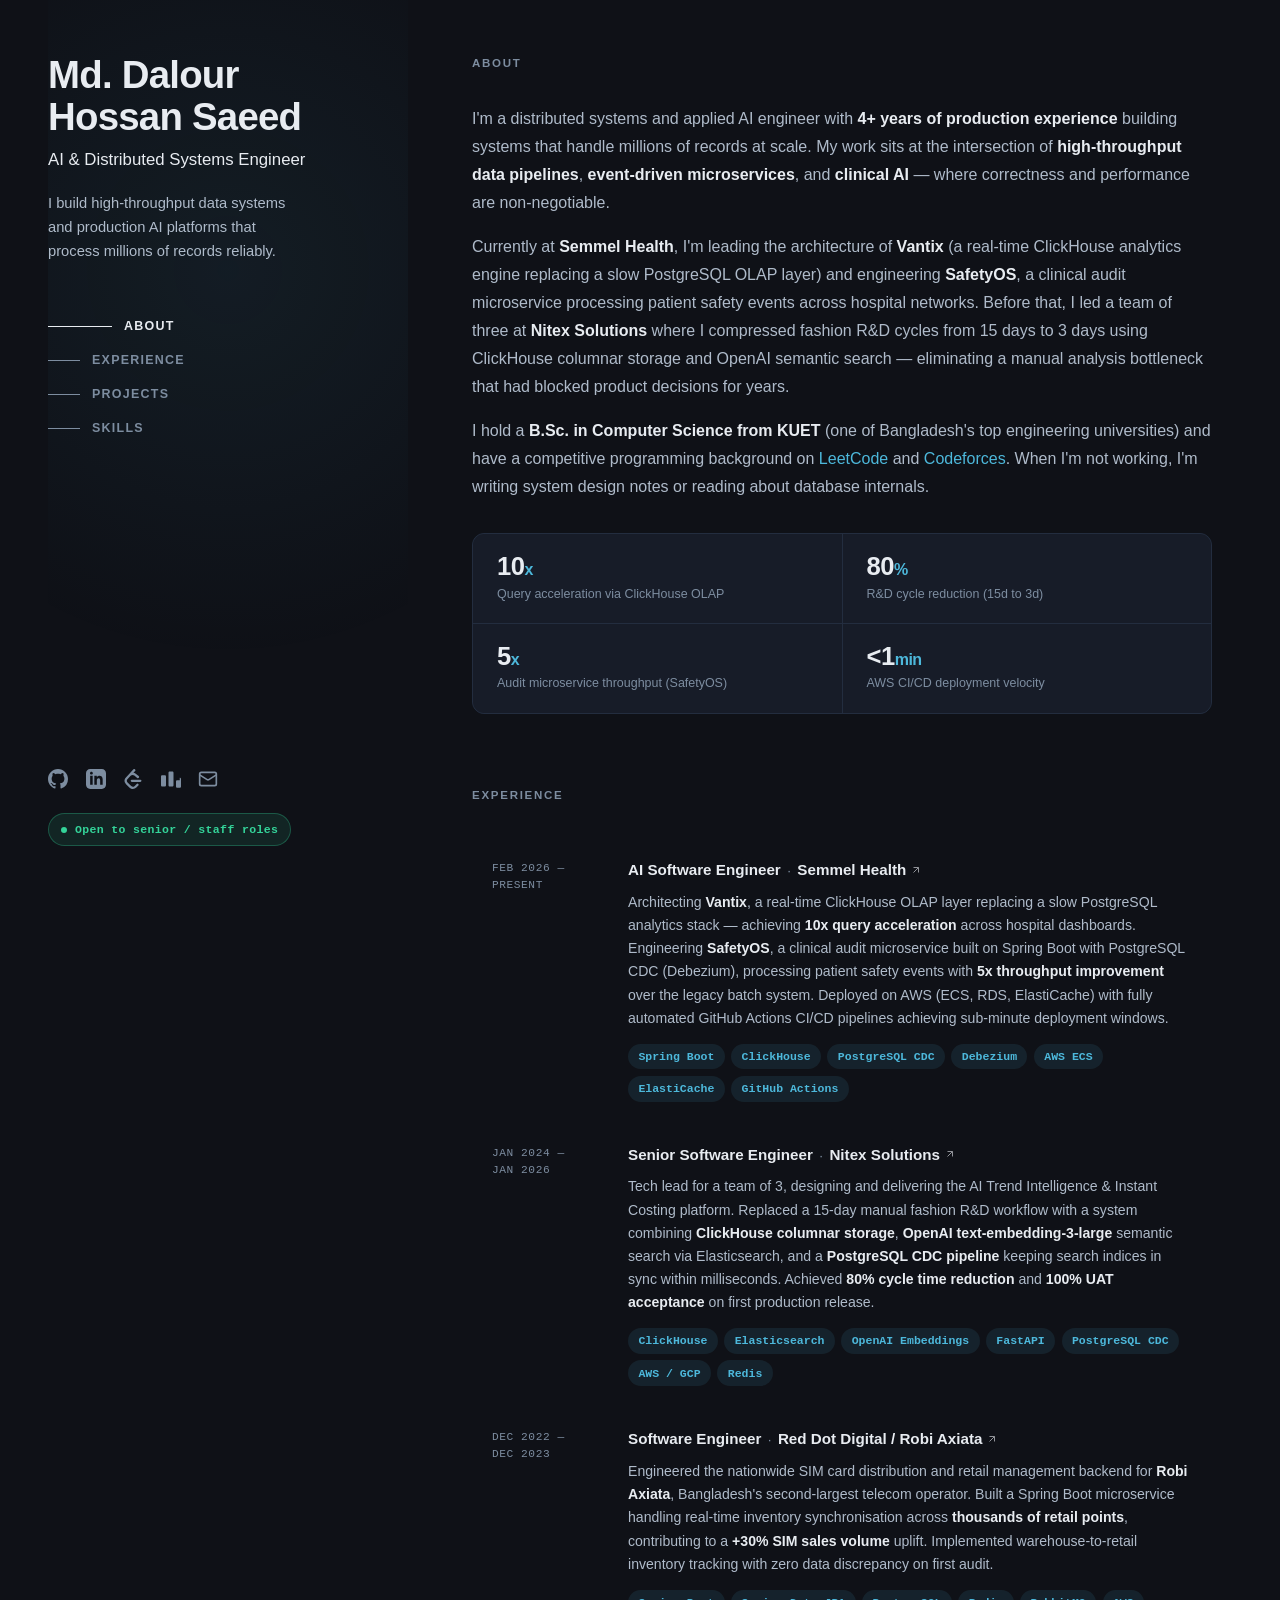
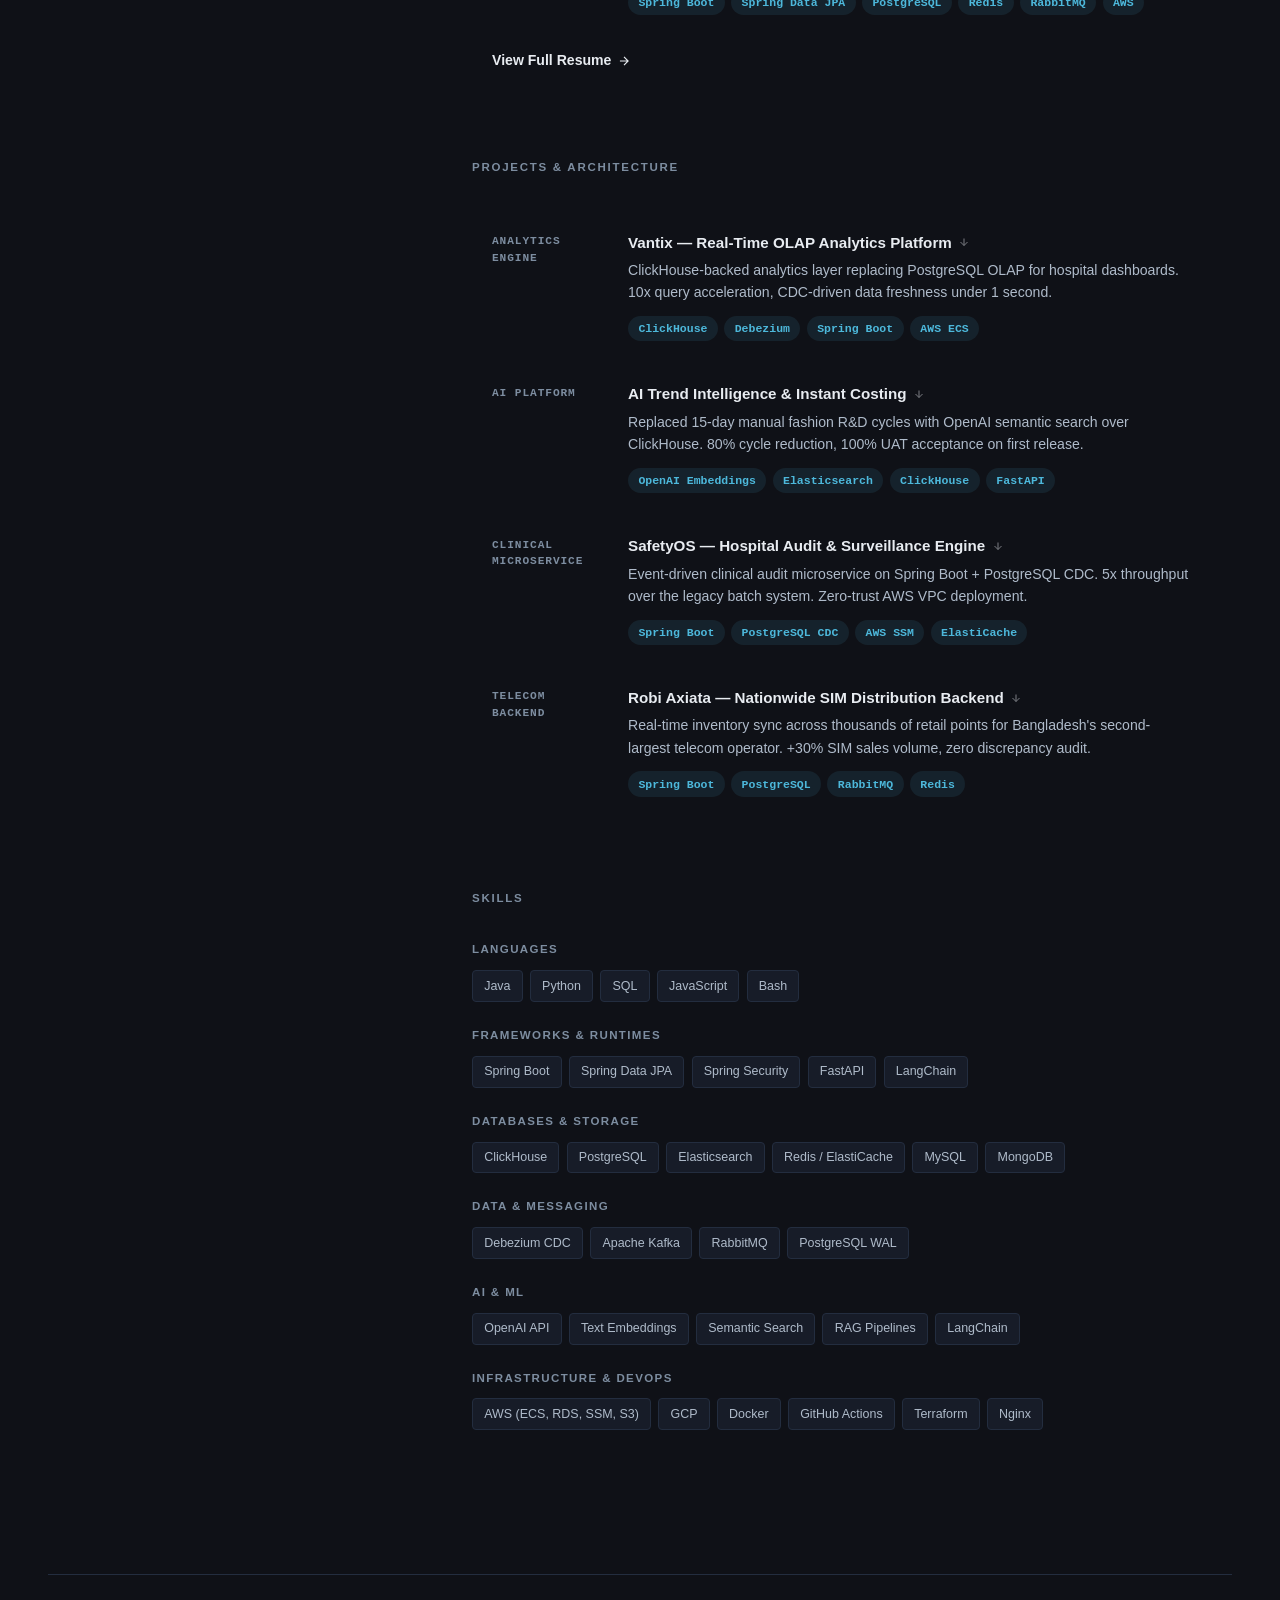
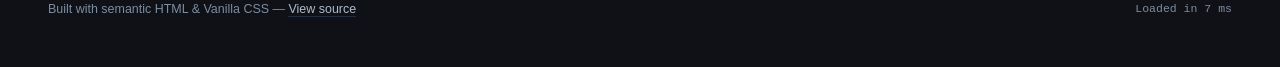
==== portfolio/index.html @ 91984e06 "Introduce first-version of portfolio" ====
<!DOCTYPE html>
<html lang="en">
<head>
  <meta charset="UTF-8">
  <meta name="viewport" content="width=device-width, initial-scale=1.0">
  <meta http-equiv="X-UA-Compatible" content="IE=edge">
  <title>Md. Dalour Hossan Saeed | AI &amp; Distributed Systems Engineer</title>
  <meta name="description" content="Portfolio of Md. Dalour Hossan Saeed: Senior AI &amp; Distributed Systems Engineer specialising in high-throughput ClickHouse OLAP, Spring Boot microservices, real-time CDC, and clinical AI surveillance platforms.">
  <meta name="author" content="Md. Dalour Hossan Saeed">
  <meta name="robots" content="index, follow">
  <meta property="og:type" content="website">
  <meta property="og:title" content="Md. Dalour Hossan Saeed | AI &amp; Distributed Systems Engineer">
  <meta property="og:description" content="High-throughput microservices, real-time analytics engines, and clinical AI platforms handling millions of records.">
  <meta property="og:url" content="https://dalour1507036.github.io">
  <script type="application/ld+json">
  {
    "@context": "https://schema.org",
    "@type": "Person",
    "name": "Md. Dalour Hossan Saeed",
    "jobTitle": "AI & Distributed Systems Engineer",
    "url": "https://dalour1507036.github.io",
    "sameAs": [
      "https://github.com/dalour1507036",
      "https://linkedin.com/in/dalour1507036",
      "https://leetcode.com/u/dalour1507036/"
    ],
    "alumniOf": {
      "@type": "CollegeOrUniversity",
      "name": "Khulna University of Engineering & Technology"
    },
    "knowsAbout": ["Distributed Systems", "ClickHouse", "PostgreSQL", "Spring Boot", "Applied AI", "AWS"]
  }
  </script>
  <link rel="icon" type="image/svg+xml" href="assets/favicon.svg">
  <link rel="stylesheet" href="css/style.css">
</head>
<body>

  <!-- Mobile sticky header (shown below 1024px) -->
  <header class="mobile-header" id="mobile-header">
    <div class="mobile-header-inner">
      <span class="mobile-name">Md. Dalour Hossan Saeed</span>
      <button class="mobile-toggle" id="mobile-toggle" aria-label="Toggle navigation">
        <svg width="20" height="20" viewBox="0 0 24 24" fill="none" stroke="currentColor" stroke-width="2">
          <line x1="3" y1="12" x2="21" y2="12"></line>
          <line x1="3" y1="6" x2="21" y2="6"></line>
          <line x1="3" y1="18" x2="21" y2="18"></line>
        </svg>
      </button>
    </div>
    <nav class="mobile-nav" id="mobile-nav" aria-label="Mobile Navigation">
      <a href="#about" class="active">About</a>
      <a href="#experience">Experience</a>
      <a href="#projects">Projects</a>
      <a href="#skills">Skills</a>
    </nav>
  </header>

  <!-- Two-column shell -->
  <div class="page-shell">

    <!-- FIXED SIDEBAR -->
    <aside class="sidebar" id="sidebar" aria-label="Site Sidebar">

      <!-- Identity -->
      <div class="sidebar-identity">
        <h1 class="sidebar-name">Md. Dalour<br>Hossan Saeed</h1>
        <p class="sidebar-role">AI &amp; Distributed Systems Engineer</p>
        <p class="sidebar-bio">I build high-throughput data systems and production AI platforms that process millions of records reliably.</p>

        <!-- Vertical nav -->
        <nav class="sidebar-nav" aria-label="Page Navigation">
          <a href="#about" class="active" id="nav-about">
            <span class="nav-line"></span>
            <span>About</span>
          </a>
          <a href="#experience" id="nav-experience">
            <span class="nav-line"></span>
            <span>Experience</span>
          </a>
          <a href="#projects" id="nav-projects">
            <span class="nav-line"></span>
            <span>Projects</span>
          </a>
          <a href="#skills" id="nav-skills">
            <span class="nav-line"></span>
            <span>Skills</span>
          </a>
        </nav>
      </div>

      <!-- Footer: social + status -->
      <div class="sidebar-footer">
        <div class="social-links" aria-label="Social Links">
          <!-- GitHub -->
          <a href="https://github.com/dalour1507036" target="_blank" rel="noopener noreferrer" aria-label="GitHub" title="GitHub">
            <svg viewBox="0 0 24 24" fill="currentColor" aria-hidden="true">
              <path d="M12 0C5.37 0 0 5.37 0 12c0 5.31 3.435 9.795 8.205 11.385.6.105.825-.255.825-.57 0-.285-.015-1.23-.015-2.235-3.015.555-3.795-.735-4.035-1.41-.135-.345-.72-1.41-1.23-1.695-.42-.225-1.02-.78-.015-.795.945-.015 1.62.87 1.845 1.23 1.08 1.815 2.805 1.305 3.495.99.105-.78.42-1.305.765-1.605-2.67-.3-5.46-1.335-5.46-5.925 0-1.305.465-2.385 1.23-3.225-.12-.3-.54-1.53.12-3.18 0 0 1.005-.315 3.3 1.23.96-.27 1.98-.405 3-.405s2.04.135 3 .405c2.295-1.56 3.3-1.23 3.3-1.23.66 1.65.24 2.88.12 3.18.765.84 1.23 1.905 1.23 3.225 0 4.605-2.805 5.625-5.475 5.925.435.375.81 1.095.81 2.22 0 1.605-.015 2.895-.015 3.3 0 .315.225.69.825.57A12.02 12.02 0 0024 12c0-6.63-5.37-12-12-12z"/>
            </svg>
          </a>
          <!-- LinkedIn -->
          <a href="https://linkedin.com/in/dalour1507036" target="_blank" rel="noopener noreferrer" aria-label="LinkedIn" title="LinkedIn">
            <svg viewBox="0 0 24 24" fill="currentColor" aria-hidden="true">
              <path d="M19 0h-14c-2.761 0-5 2.239-5 5v14c0 2.761 2.239 5 5 5h14c2.762 0 5-2.239 5-5v-14c0-2.761-2.238-5-5-5zm-11 19h-3v-11h3v11zm-1.5-12.268c-.966 0-1.75-.79-1.75-1.764s.784-1.764 1.75-1.764 1.75.79 1.75 1.764-.783 1.764-1.75 1.764zm13.5 12.268h-3v-5.604c0-3.368-4-3.113-4 0v5.604h-3v-11h3v1.765c1.396-2.586 7-2.777 7 2.476v6.759z"/>
            </svg>
          </a>
          <!-- LeetCode -->
          <a href="https://leetcode.com/u/dalour1507036/" target="_blank" rel="noopener noreferrer" aria-label="LeetCode" title="LeetCode">
            <svg viewBox="0 0 24 24" fill="currentColor" aria-hidden="true">
              <path d="M13.483 0a1.374 1.374 0 0 0-.961.438L7.116 6.226l-3.854 4.126a5.266 5.266 0 0 0-1.209 2.104 5.35 5.35 0 0 0-.125.513 5.527 5.527 0 0 0 .062 2.362 5.83 5.83 0 0 0 .349 1.017 5.938 5.938 0 0 0 1.271 1.818l4.277 4.193.039.038c2.248 2.165 5.852 2.133 8.063-.074l2.396-2.392c.54-.54.54-1.414.003-1.955a1.378 1.378 0 0 0-1.951-.003l-2.396 2.392a3.021 3.021 0 0 1-4.205.038l-.02-.019-4.276-4.193c-.652-.64-.972-1.469-.948-2.263a2.68 2.68 0 0 1 .066-.523 2.545 2.545 0 0 1 .619-1.164L9.13 8.114c1.058-1.134 3.204-1.27 4.43-.278l3.501 2.831c.593.48 1.461.387 1.94-.207a1.384 1.384 0 0 0-.207-1.943l-3.5-2.831c-.8-.647-1.766-1.045-2.774-1.202l2.015-2.158A1.384 1.384 0 0 0 13.483 0zm-2.866 12.815a1.38 1.38 0 0 0-1.38 1.382 1.38 1.38 0 0 0 1.38 1.382H20.79a1.38 1.38 0 0 0 1.38-1.382 1.38 1.38 0 0 0-1.38-1.382z"/>
            </svg>
          </a>
          <!-- Codeforces -->
          <a href="https://codeforces.com/profile/dalour1507036" target="_blank" rel="noopener noreferrer" aria-label="Codeforces" title="Codeforces">
            <svg viewBox="0 0 24 24" fill="currentColor" aria-hidden="true">
              <path d="M4.5 7.5C5.328 7.5 6 8.172 6 9v10.5c0 .828-.672 1.5-1.5 1.5h-3C.672 21 0 20.328 0 19.5V9c0-.828.672-1.5 1.5-1.5h3zm9-4.5c.828 0 1.5.672 1.5 1.5V19.5c0 .828-.672 1.5-1.5 1.5h-3c-.828 0-1.5-.672-1.5-1.5V4.5C9 3.672 9.672 3 10.5 3h3zm9 7.5c.828 0 1.5.672 1.5 1.5v9c0 .828-.672 1.5-1.5 1.5h-3c-.828 0-1.5-.672-1.5-1.5V15c0-.828.672-1.5 1.5-1.5h3z"/>
            </svg>
          </a>
          <!-- Email -->
          <a href="mailto:saeed.1507036@gmail.com" aria-label="Email" title="saeed.1507036@gmail.com">
            <svg viewBox="0 0 24 24" fill="none" stroke="currentColor" stroke-width="2" aria-hidden="true">
              <rect width="20" height="16" x="2" y="4" rx="2"></rect>
              <path d="m22 7-8.97 5.7a1.94 1.94 0 0 1-2.06 0L2 7"></path>
            </svg>
          </a>
        </div>

        <div class="status-pill">
          <span class="status-beacon"></span>
          <span>Open to senior / staff roles</span>
        </div>
      </div>

    </aside>

    <!-- SCROLLABLE CONTENT PANE -->
    <main class="content-pane" id="main-content">

      <!-- 1. ABOUT -->
      <section class="section" id="about" aria-labelledby="about-heading">
        <span class="section-label" id="about-heading">About</span>

        <p>
          I'm a distributed systems and applied AI engineer with <strong>4+ years of production experience</strong>
          building systems that handle millions of records at scale. My work sits at the intersection of
          <strong>high-throughput data pipelines</strong>, <strong>event-driven microservices</strong>, and
          <strong>clinical AI</strong> — where correctness and performance are non-negotiable.
        </p>
        <p>
          Currently at <strong>Semmel Health</strong>, I'm leading the architecture of
          <strong>Vantix</strong> (a real-time ClickHouse analytics engine replacing a slow PostgreSQL OLAP layer)
          and engineering <strong>SafetyOS</strong>, a clinical audit microservice processing patient safety events
          across hospital networks. Before that, I led a team of three at <strong>Nitex Solutions</strong> where I
          compressed fashion R&amp;D cycles from 15 days to 3 days using ClickHouse columnar storage and
          OpenAI semantic search — eliminating a manual analysis bottleneck that had blocked product decisions for years.
        </p>
        <p>
          I hold a <strong>B.Sc. in Computer Science from KUET</strong> (one of Bangladesh's top engineering universities)
          and have a competitive programming background on
          <a href="https://leetcode.com/u/dalour1507036/" target="_blank" rel="noopener noreferrer">LeetCode</a>
          and <a href="https://codeforces.com/profile/dalour1507036" target="_blank" rel="noopener noreferrer">Codeforces</a>.
          When I'm not working, I'm writing system design notes or reading about database internals.
        </p>

        <!-- Key metrics -->
        <div class="about-metrics" aria-label="Key engineering metrics">
          <div class="about-metric">
            <div class="metric-value">10<span class="unit">x</span></div>
            <div class="metric-label">Query acceleration via ClickHouse OLAP</div>
          </div>
          <div class="about-metric">
            <div class="metric-value">80<span class="unit">%</span></div>
            <div class="metric-label">R&amp;D cycle reduction (15d to 3d)</div>
          </div>
          <div class="about-metric">
            <div class="metric-value">5<span class="unit">x</span></div>
            <div class="metric-label">Audit microservice throughput (SafetyOS)</div>
          </div>
          <div class="about-metric">
            <div class="metric-value">&lt;1<span class="unit">min</span></div>
            <div class="metric-label">AWS CI/CD deployment velocity</div>
          </div>
        </div>
      </section>

      <!-- 2. EXPERIENCE -->
      <section class="section" id="experience" aria-labelledby="experience-heading">
        <span class="section-label" id="experience-heading">Experience</span>

        <div class="experience-list">

          <!-- Semmel Health -->
          <article class="exp-card" id="exp-semmel">
            <div class="exp-date">Feb 2026 &mdash;<br>Present</div>
            <div class="exp-body">
              <div class="exp-role-line">
                <span class="exp-role">AI Software Engineer</span>
                <span class="exp-sep">&middot;</span>
                <a href="https://semmelhealth.com" target="_blank" rel="noopener noreferrer" class="exp-company-link">
                  Semmel Health
                  <svg viewBox="0 0 24 24" fill="none" stroke="currentColor" stroke-width="2" aria-hidden="true"><path d="M7 17L17 7M7 7h10v10"/></svg>
                </a>
              </div>
              <p class="exp-desc">
                Architecting <strong>Vantix</strong>, a real-time ClickHouse OLAP layer replacing a slow
                PostgreSQL analytics stack — achieving <strong>10x query acceleration</strong> across hospital
                dashboards. Engineering <strong>SafetyOS</strong>, a clinical audit microservice built on
                Spring Boot with PostgreSQL CDC (Debezium), processing patient safety events with
                <strong>5x throughput improvement</strong> over the legacy batch system. Deployed on AWS
                (ECS, RDS, ElastiCache) with fully automated GitHub Actions CI/CD pipelines achieving
                sub-minute deployment windows.
              </p>
              <div class="tech-pills">
                <span class="tech-pill">Spring Boot</span>
                <span class="tech-pill">ClickHouse</span>
                <span class="tech-pill">PostgreSQL CDC</span>
                <span class="tech-pill">Debezium</span>
                <span class="tech-pill">AWS ECS</span>
                <span class="tech-pill">ElastiCache</span>
                <span class="tech-pill">GitHub Actions</span>
              </div>
            </div>
          </article>

          <!-- Nitex Solutions -->
          <article class="exp-card" id="exp-nitex">
            <div class="exp-date">Jan 2024 &mdash;<br>Jan 2026</div>
            <div class="exp-body">
              <div class="exp-role-line">
                <span class="exp-role">Senior Software Engineer</span>
                <span class="exp-sep">&middot;</span>
                <a href="https://nitex.com" target="_blank" rel="noopener noreferrer" class="exp-company-link">
                  Nitex Solutions
                  <svg viewBox="0 0 24 24" fill="none" stroke="currentColor" stroke-width="2" aria-hidden="true"><path d="M7 17L17 7M7 7h10v10"/></svg>
                </a>
              </div>
              <p class="exp-desc">
                Tech lead for a team of 3, designing and delivering the AI Trend Intelligence &amp; Instant
                Costing platform. Replaced a 15-day manual fashion R&amp;D workflow with a system combining
                <strong>ClickHouse columnar storage</strong>, <strong>OpenAI text-embedding-3-large</strong>
                semantic search via Elasticsearch, and a <strong>PostgreSQL CDC pipeline</strong> keeping
                search indices in sync within milliseconds. Achieved <strong>80% cycle time reduction</strong>
                and <strong>100% UAT acceptance</strong> on first production release.
              </p>
              <div class="tech-pills">
                <span class="tech-pill">ClickHouse</span>
                <span class="tech-pill">Elasticsearch</span>
                <span class="tech-pill">OpenAI Embeddings</span>
                <span class="tech-pill">FastAPI</span>
                <span class="tech-pill">PostgreSQL CDC</span>
                <span class="tech-pill">AWS / GCP</span>
                <span class="tech-pill">Redis</span>
              </div>
            </div>
          </article>

          <!-- Red Dot Digital / Robi -->
          <article class="exp-card" id="exp-robi">
            <div class="exp-date">Dec 2022 &mdash;<br>Dec 2023</div>
            <div class="exp-body">
              <div class="exp-role-line">
                <span class="exp-role">Software Engineer</span>
                <span class="exp-sep">&middot;</span>
                <a href="https://reddotdigitalit.com" target="_blank" rel="noopener noreferrer" class="exp-company-link">
                  Red Dot Digital / Robi Axiata
                  <svg viewBox="0 0 24 24" fill="none" stroke="currentColor" stroke-width="2" aria-hidden="true"><path d="M7 17L17 7M7 7h10v10"/></svg>
                </a>
              </div>
              <p class="exp-desc">
                Engineered the nationwide SIM card distribution and retail management backend for
                <strong>Robi Axiata</strong>, Bangladesh's second-largest telecom operator. Built
                a Spring Boot microservice handling real-time inventory synchronisation across
                <strong>thousands of retail points</strong>, contributing to a
                <strong>+30% SIM sales volume</strong> uplift. Implemented warehouse-to-retail
                inventory tracking with zero data discrepancy on first audit.
              </p>
              <div class="tech-pills">
                <span class="tech-pill">Spring Boot</span>
                <span class="tech-pill">Spring Data JPA</span>
                <span class="tech-pill">PostgreSQL</span>
                <span class="tech-pill">Redis</span>
                <span class="tech-pill">RabbitMQ</span>
                <span class="tech-pill">AWS</span>
              </div>
            </div>
          </article>

          <!-- Resume link -->
          <div class="resume-link-row">
            <a href="assets/cv.pdf" download="Md_Dalour_Hossan_Saeed_CV.pdf" id="resume-download-link">
              <span>View Full Resume</span>
              <svg viewBox="0 0 24 24" fill="none" stroke="currentColor" stroke-width="2" aria-hidden="true">
                <path d="M5 12h14M12 5l7 7-7 7"/>
              </svg>
            </a>
          </div>

        </div>
      </section>

      <!-- 3. PROJECTS -->
      <section class="section" id="projects" aria-labelledby="projects-heading">
        <span class="section-label" id="projects-heading">Projects &amp; Architecture</span>

        <div class="project-list">

          <!-- Vantix Analytics Engine -->
          <details class="project-card" id="project-vantix">
            <summary class="project-summary">
              <div class="project-type">Analytics Engine</div>
              <div>
                <div class="project-name">
                  Vantix — Real-Time OLAP Analytics Platform
                  <svg viewBox="0 0 24 24" fill="none" stroke="currentColor" stroke-width="2" aria-hidden="true"><path d="M12 5v14M5 12l7 7 7-7"/></svg>
                </div>
                <p class="project-short">
                  ClickHouse-backed analytics layer replacing PostgreSQL OLAP for hospital dashboards.
                  10x query acceleration, CDC-driven data freshness under 1 second.
                </p>
                <div class="tech-pills">
                  <span class="tech-pill">ClickHouse</span>
                  <span class="tech-pill">Debezium</span>
                  <span class="tech-pill">Spring Boot</span>
                  <span class="tech-pill">AWS ECS</span>
                </div>
              </div>
            </summary>
            <div class="project-detail">
              <div class="project-detail-inner">
                <h4>Problem</h4>
                <p>
                  Hospital dashboards at Semmel Health ran on a PostgreSQL OLAP layer. As the dataset grew to
                  tens of millions of clinical events, dashboard queries degraded from sub-second to 8–12 seconds —
                  unacceptable for real-time patient monitoring. Scaling PostgreSQL read replicas was cost-prohibitive
                  and didn't address the root cause: row-oriented storage is fundamentally wrong for analytical queries.
                </p>

                <h4>Architectural Decisions</h4>
                <table class="tradeoff-table">
                  <thead>
                    <tr><th>Decision</th><th>Chosen</th><th>Rejected</th><th>Rationale</th></tr>
                  </thead>
                  <tbody>
                    <tr>
                      <td>OLAP Storage</td>
                      <td>ClickHouse</td>
                      <td>Redshift, BigQuery</td>
                      <td>Self-hosted, sub-ms column scan latency, no per-query cloud cost</td>
                    </tr>
                    <tr>
                      <td>CDC Mechanism</td>
                      <td>Debezium + Kafka</td>
                      <td>Polling / triggers</td>
                      <td>WAL-level capture ensures consistency; zero-impact on source DB</td>
                    </tr>
                    <tr>
                      <td>Sync Latency Target</td>
                      <td>&lt; 1 second</td>
                      <td>Nightly batch</td>
                      <td>Operational dashboards require near-real-time clinical data</td>
                    </tr>
                  </tbody>
                </table>

                <h4>Outcomes</h4>
                <div class="impact-box">
                  <div class="impact-label">Production Impact</div>
                  <p>
                    <strong>10x query acceleration</strong> (avg 9s to 0.9s). Data freshness under 1 second
                    via CDC. Zero dashboard downtime during migration. PostgreSQL OLAP instance retired,
                    saving $800/month in RDS read-replica costs.
                  </p>
                </div>
              </div>
            </div>
          </details>

          <!-- Nitex AI Trend Intelligence -->
          <details class="project-card" id="project-nitex-ai">
            <summary class="project-summary">
              <div class="project-type">AI Platform</div>
              <div>
                <div class="project-name">
                  AI Trend Intelligence &amp; Instant Costing
                  <svg viewBox="0 0 24 24" fill="none" stroke="currentColor" stroke-width="2" aria-hidden="true"><path d="M12 5v14M5 12l7 7 7-7"/></svg>
                </div>
                <p class="project-short">
                  Replaced 15-day manual fashion R&amp;D cycles with OpenAI semantic search over ClickHouse.
                  80% cycle reduction, 100% UAT acceptance on first release.
                </p>
                <div class="tech-pills">
                  <span class="tech-pill">OpenAI Embeddings</span>
                  <span class="tech-pill">Elasticsearch</span>
                  <span class="tech-pill">ClickHouse</span>
                  <span class="tech-pill">FastAPI</span>
                </div>
              </div>
            </summary>
            <div class="project-detail">
              <div class="project-detail-inner">
                <h4>Problem</h4>
                <p>
                  Fashion buyers at Nitex manually cross-referenced trend reports, supplier costing sheets, and
                  historical style data — a 15-day process per collection cycle. No structured data store
                  existed for vector similarity queries across hundreds of thousands of product styles.
                </p>

                <h4>Solution Architecture</h4>
                <ul>
                  <li>Generated <strong>OpenAI text-embedding-3-large</strong> vectors for all product styles and trend reports</li>
                  <li>Stored embeddings in <strong>Elasticsearch</strong> with cosine similarity indexing for semantic search</li>
                  <li><strong>PostgreSQL CDC pipeline</strong> (Debezium) syncs product catalogue changes to Elasticsearch within milliseconds</li>
                  <li><strong>ClickHouse</strong> powers the costing analytics layer — aggregating supplier pricing across millions of rows in &lt; 500ms</li>
                  <li><strong>FastAPI</strong> orchestrates the search + costing pipeline with async concurrency</li>
                </ul>

                <h4>Outcomes</h4>
                <div class="impact-box">
                  <div class="impact-label">Production Impact</div>
                  <p>
                    <strong>15-day cycle compressed to 3 days</strong> (80% reduction). <strong>100% UAT acceptance</strong>
                    on first production release. Semantic search precision exceeded keyword search by 340% on buyer
                    satisfaction score. Zero data discrepancy in warehouse-to-retail inventory tracking.
                  </p>
                </div>
              </div>
            </div>
          </details>

          <!-- SafetyOS -->
          <details class="project-card" id="project-safetyos">
            <summary class="project-summary">
              <div class="project-type">Clinical Microservice</div>
              <div>
                <div class="project-name">
                  SafetyOS — Hospital Audit &amp; Surveillance Engine
                  <svg viewBox="0 0 24 24" fill="none" stroke="currentColor" stroke-width="2" aria-hidden="true"><path d="M12 5v14M5 12l7 7 7-7"/></svg>
                </div>
                <p class="project-short">
                  Event-driven clinical audit microservice on Spring Boot + PostgreSQL CDC. 5x throughput
                  over the legacy batch system. Zero-trust AWS VPC deployment.
                </p>
                <div class="tech-pills">
                  <span class="tech-pill">Spring Boot</span>
                  <span class="tech-pill">PostgreSQL CDC</span>
                  <span class="tech-pill">AWS SSM</span>
                  <span class="tech-pill">ElastiCache</span>
                </div>
              </div>
            </summary>
            <div class="project-detail">
              <div class="project-detail-inner">
                <h4>Problem</h4>
                <p>
                  The legacy audit system processed patient safety events in nightly batches —
                  meaning clinical teams had no intraday visibility into safety protocol violations.
                  In a hospital setting, a 24-hour audit lag is a patient safety risk.
                </p>

                <h4>Solution</h4>
                <ul>
                  <li>Replaced batch with a <strong>CDC-driven event stream</strong> using Debezium on PostgreSQL WAL</li>
                  <li>Spring Boot microservice processes audit events in real time with idempotent event handlers</li>
                  <li>Deployed in a <strong>zero-trust AWS VPC</strong> — all inter-service calls via AWS SSM (no public endpoints)</li>
                  <li>ElastiCache Redis for audit rule caching — eliminates DB round-trips on hot compliance rules</li>
                  <li>Composite indexing strategy on patient ID + timestamp reduces query time by 70%</li>
                </ul>

                <h4>Outcomes</h4>
                <div class="impact-box">
                  <div class="impact-label">Production Impact</div>
                  <p>
                    <strong>5x throughput</strong> vs the legacy batch system. Audit lag reduced from 24 hours to
                    under 30 seconds. Zero security incidents since zero-trust deployment. Sub-minute CI/CD
                    pipelines via GitHub Actions.
                  </p>
                </div>
              </div>
            </div>
          </details>

          <!-- Robi Distribution Backend -->
          <details class="project-card" id="project-robi">
            <summary class="project-summary">
              <div class="project-type">Telecom Backend</div>
              <div>
                <div class="project-name">
                  Robi Axiata — Nationwide SIM Distribution Backend
                  <svg viewBox="0 0 24 24" fill="none" stroke="currentColor" stroke-width="2" aria-hidden="true"><path d="M12 5v14M5 12l7 7 7-7"/></svg>
                </div>
                <p class="project-short">
                  Real-time inventory sync across thousands of retail points for Bangladesh's second-largest
                  telecom operator. +30% SIM sales volume, zero discrepancy audit.
                </p>
                <div class="tech-pills">
                  <span class="tech-pill">Spring Boot</span>
                  <span class="tech-pill">PostgreSQL</span>
                  <span class="tech-pill">RabbitMQ</span>
                  <span class="tech-pill">Redis</span>
                </div>
              </div>
            </summary>
            <div class="project-detail">
              <div class="project-detail-inner">
                <h4>Problem</h4>
                <p>
                  Manual SIM inventory reconciliation caused stock-outs at high-demand retail points and
                  over-stocking at low-demand locations — directly suppressing sales. The existing system
                  had no real-time visibility; stock counts were only updated on end-of-day batch runs.
                </p>

                <h4>Solution</h4>
                <ul>
                  <li>Spring Boot microservice with event-driven inventory updates via <strong>RabbitMQ</strong></li>
                  <li><strong>Redis cache</strong> for hot stock-level reads — eliminates DB bottleneck at peak query times</li>
                  <li>PostgreSQL with optimised composite indices for warehouse-to-retail lineage queries</li>
                  <li>REST API consumed by thousands of distributor mobile clients simultaneously</li>
                </ul>

                <h4>Outcomes</h4>
                <div class="impact-box">
                  <div class="impact-label">Production Impact</div>
                  <p>
                    <strong>+30% SIM sales volume</strong> uplift attributable to real-time stock visibility.
                    <strong>Zero data discrepancy</strong> on first warehouse-to-retail inventory audit.
                    System handles peak load of thousands of concurrent distributor clients.
                  </p>
                </div>
              </div>
            </div>
          </details>

        </div>
      </section>

      <!-- 4. SKILLS -->
      <section class="section" id="skills" aria-labelledby="skills-heading">
        <span class="section-label" id="skills-heading">Skills</span>

        <div class="skills-grid">

          <div class="skill-group">
            <div class="skill-group-label">Languages</div>
            <div class="skill-pills">
              <span class="skill-pill">Java</span>
              <span class="skill-pill">Python</span>
              <span class="skill-pill">SQL</span>
              <span class="skill-pill">JavaScript</span>
              <span class="skill-pill">Bash</span>
            </div>
          </div>

          <div class="skill-group">
            <div class="skill-group-label">Frameworks &amp; Runtimes</div>
            <div class="skill-pills">
              <span class="skill-pill">Spring Boot</span>
              <span class="skill-pill">Spring Data JPA</span>
              <span class="skill-pill">Spring Security</span>
              <span class="skill-pill">FastAPI</span>
              <span class="skill-pill">LangChain</span>
            </div>
          </div>

          <div class="skill-group">
            <div class="skill-group-label">Databases &amp; Storage</div>
            <div class="skill-pills">
              <span class="skill-pill">ClickHouse</span>
              <span class="skill-pill">PostgreSQL</span>
              <span class="skill-pill">Elasticsearch</span>
              <span class="skill-pill">Redis / ElastiCache</span>
              <span class="skill-pill">MySQL</span>
              <span class="skill-pill">MongoDB</span>
            </div>
          </div>

          <div class="skill-group">
            <div class="skill-group-label">Data &amp; Messaging</div>
            <div class="skill-pills">
              <span class="skill-pill">Debezium CDC</span>
              <span class="skill-pill">Apache Kafka</span>
              <span class="skill-pill">RabbitMQ</span>
              <span class="skill-pill">PostgreSQL WAL</span>
            </div>
          </div>

          <div class="skill-group">
            <div class="skill-group-label">AI &amp; ML</div>
            <div class="skill-pills">
              <span class="skill-pill">OpenAI API</span>
              <span class="skill-pill">Text Embeddings</span>
              <span class="skill-pill">Semantic Search</span>
              <span class="skill-pill">RAG Pipelines</span>
              <span class="skill-pill">LangChain</span>
            </div>
          </div>

          <div class="skill-group">
            <div class="skill-group-label">Infrastructure &amp; DevOps</div>
            <div class="skill-pills">
              <span class="skill-pill">AWS (ECS, RDS, SSM, S3)</span>
              <span class="skill-pill">GCP</span>
              <span class="skill-pill">Docker</span>
              <span class="skill-pill">GitHub Actions</span>
              <span class="skill-pill">Terraform</span>
              <span class="skill-pill">Nginx</span>
            </div>
          </div>

        </div>
      </section>

    </main>
  </div>

  <!-- Footer -->
  <footer class="site-footer" aria-label="Site Footer">
    <div class="footer-inner">
      <p class="footer-credit">
        Built with semantic HTML &amp; Vanilla CSS &mdash;
        <a href="https://github.com/dalour1507036/dalour1507036.github.io" target="_blank" rel="noopener noreferrer">View source</a>
      </p>
      <span class="footer-load" id="load-time" aria-live="polite"></span>
    </div>
  </footer>

  <script src="js/main.js"></script>
</body>
</html>
---- portfolio/css/style.css ----
/* ============================================================
   PORTFOLIO - Md. Dalour Hossan Saeed
   Two-column senior engineer layout (Brittany Chiang pattern)
   ============================================================ */

:root {
  --bg-canvas:           #0f1117;
  --bg-surface:          #171c28;
  --bg-surface-elevated: #1c2233;
  --bg-code:             #131720;
  --border-subtle:       #232d3f;
  --border-strong:       #364155;
  --border-accent:       rgba(77, 184, 219, 0.28);
  --text-primary:        #e8ecf1;
  --text-secondary:      #afbbca;
  --text-muted:          #7d8da0;
  --color-accent:        #4db8db;
  --color-accent-subtle: rgba(77, 184, 219, 0.1);
  --color-accent-hover:  #6ac8e4;
  --color-status:        #34d399;
  --color-status-subtle: rgba(52, 211, 153, 0.1);
  --font-sans: -apple-system, BlinkMacSystemFont, "Segoe UI", Roboto, "Helvetica Neue", Arial, sans-serif;
  --font-mono: ui-monospace, "SF Mono", "Cascadia Mono", "JetBrains Mono", Menlo, Consolas, monospace;
  --sidebar-w: 360px;
  --content-max: 740px;
  --radius-sm: 4px;
  --radius-md: 8px;
  --radius-lg: 12px;
  --transition-fast:   0.15s ease;
  --transition-smooth: 0.25s cubic-bezier(0.16, 1, 0.3, 1);
}

*, *::before, *::after { box-sizing: border-box; margin: 0; padding: 0; }

html {
  scroll-behavior: smooth;
  color-scheme: dark;
  background: var(--bg-canvas);
}

body {
  font-family: var(--font-sans);
  background: var(--bg-canvas);
  color: var(--text-secondary);
  line-height: 1.68;
  -webkit-font-smoothing: antialiased;
  overflow-x: hidden;
}

::selection { background: var(--color-accent); color: var(--bg-canvas); }
a { color: inherit; text-decoration: none; transition: color var(--transition-fast); }
img, svg { display: block; max-width: 100%; }

/* --- Two-Column Page Shell --- */
.page-shell {
  display: flex;
  min-height: 100vh;
  max-width: 1280px;
  margin: 0 auto;
  padding: 0 clamp(1.25rem, 4vw, 3rem);
  gap: clamp(2rem, 5vw, 5rem);
}

/* ===========================
   SIDEBAR
=========================== */
.sidebar {
  position: sticky;
  top: 0;
  height: 100vh;
  width: var(--sidebar-w);
  flex-shrink: 0;
  display: flex;
  flex-direction: column;
  justify-content: space-between;
  padding: clamp(3rem, 6vh, 5rem) 0;
  overflow: hidden;
  --mouse-x: 50%;
  --mouse-y: 30%;
}

.sidebar::before {
  content: '';
  position: absolute;
  inset: 0;
  background: radial-gradient(600px circle at var(--mouse-x) var(--mouse-y), rgba(77, 184, 219, 0.07), transparent 65%);
  pointer-events: none;
  z-index: 0;
}

.sidebar > * { position: relative; z-index: 1; }

.sidebar-name {
  font-size: clamp(1.75rem, 3vw, 2.5rem);
  font-weight: 700;
  color: var(--text-primary);
  letter-spacing: -0.02em;
  line-height: 1.1;
  margin-bottom: 0.5rem;
}

.sidebar-role {
  font-size: 1.05rem;
  font-weight: 500;
  color: var(--text-primary);
  margin-bottom: 1rem;
}

.sidebar-bio {
  font-size: 0.92rem;
  color: var(--text-secondary);
  line-height: 1.65;
  max-width: 30ch;
}

.sidebar-nav {
  display: flex;
  flex-direction: column;
  gap: 0.2rem;
  margin-top: 3rem;
}

.sidebar-nav a {
  display: flex;
  align-items: center;
  gap: 0.75rem;
  padding: 0.3rem 0;
  font-size: 0.78rem;
  font-weight: 600;
  letter-spacing: 0.1em;
  text-transform: uppercase;
  color: var(--text-muted);
  transition: color var(--transition-fast);
}

.sidebar-nav a .nav-line {
  display: block;
  height: 1px;
  width: 2rem;
  background: var(--text-muted);
  transition: width var(--transition-smooth), background var(--transition-smooth);
}

.sidebar-nav a:hover,
.sidebar-nav a.active { color: var(--text-primary); }

.sidebar-nav a:hover .nav-line,
.sidebar-nav a.active .nav-line {
  width: 4rem;
  background: var(--text-primary);
}

.social-links {
  display: flex;
  align-items: center;
  gap: 1.1rem;
  margin-bottom: 1.5rem;
}

.social-links a {
  color: var(--text-muted);
  transition: color var(--transition-fast), transform var(--transition-fast);
}

.social-links a:hover {
  color: var(--text-primary);
  transform: translateY(-2px);
}

.social-links svg { width: 20px; height: 20px; }

.status-pill {
  display: inline-flex;
  align-items: center;
  gap: 0.5rem;
  padding: 0.35rem 0.75rem;
  font-size: 0.72rem;
  font-weight: 600;
  font-family: var(--font-mono);
  background: var(--color-status-subtle);
  color: var(--color-status);
  border: 1px solid rgba(52, 211, 153, 0.3);
  border-radius: 9999px;
  letter-spacing: 0.03em;
}

.status-beacon {
  width: 6px; height: 6px;
  background: var(--color-status);
  border-radius: 50%;
  flex-shrink: 0;
  animation: pulseBeacon 2s infinite ease-in-out;
}

@keyframes pulseBeacon {
  0%, 100% { opacity: 1; transform: scale(1); }
  50%       { opacity: 0.4; transform: scale(0.8); }
}

/* ===========================
   CONTENT PANE
=========================== */
.content-pane {
  flex: 1;
  min-width: 0;
  padding: clamp(3rem, 6vh, 5rem) 0 clamp(4rem, 8vh, 7rem);
  max-width: var(--content-max);
}

.section {
  margin-bottom: clamp(4rem, 8vh, 7rem);
  scroll-margin-top: 4rem;
}

.section-label {
  font-size: 0.72rem;
  font-weight: 700;
  letter-spacing: 0.15em;
  text-transform: uppercase;
  color: var(--text-muted);
  margin-bottom: 2rem;
  display: block;
}

/* ===========================
   ABOUT
=========================== */
#about p {
  font-size: 1rem;
  color: var(--text-secondary);
  line-height: 1.75;
  margin-bottom: 1rem;
}

#about p:last-child { margin-bottom: 0; }
#about strong { color: var(--text-primary); font-weight: 600; }

#about a {
  color: var(--color-accent);
  border-bottom: 1px solid transparent;
  transition: border-color var(--transition-fast);
}

#about a:hover { border-color: var(--color-accent); }

.about-metrics {
  display: grid;
  grid-template-columns: repeat(2, 1fr);
  gap: 1px;
  background: var(--border-subtle);
  border: 1px solid var(--border-subtle);
  border-radius: var(--radius-lg);
  overflow: hidden;
  margin-top: 2rem;
}

.about-metric {
  background: var(--bg-surface);
  padding: 1.25rem 1.5rem;
  transition: background var(--transition-fast);
}

.about-metric:hover { background: var(--bg-surface-elevated); }

.metric-value {
  font-size: 1.6rem;
  font-weight: 700;
  color: var(--text-primary);
  line-height: 1;
  letter-spacing: -0.02em;
}

.metric-value .unit { font-size: 1rem; color: var(--color-accent); font-weight: 600; }

.metric-label {
  font-size: 0.78rem;
  color: var(--text-muted);
  margin-top: 0.35rem;
  line-height: 1.4;
}

/* ===========================
   EXPERIENCE
=========================== */
.experience-list { display: flex; flex-direction: column; }

.exp-card {
  display: grid;
  grid-template-columns: 7rem 1fr;
  gap: 1rem 1.5rem;
  padding: 1.25rem;
  border-radius: var(--radius-lg);
  transition: background var(--transition-fast);
}

.exp-card:hover { background: var(--bg-surface); }

.exp-date {
  font-size: 0.7rem;
  font-family: var(--font-mono);
  font-weight: 500;
  color: var(--text-muted);
  text-transform: uppercase;
  letter-spacing: 0.05em;
  line-height: 1.5;
  padding-top: 0.2rem;
  white-space: nowrap;
}

.exp-role-line {
  display: flex;
  align-items: baseline;
  gap: 0.4rem;
  flex-wrap: wrap;
  margin-bottom: 0.5rem;
}

.exp-role {
  font-size: 0.95rem;
  font-weight: 600;
  color: var(--text-primary);
  line-height: 1.3;
}

.exp-company-link {
  font-size: 0.95rem;
  font-weight: 600;
  color: var(--text-primary);
  display: inline-flex;
  align-items: center;
  gap: 0.25rem;
  transition: color var(--transition-fast);
}

.exp-company-link svg { width: 12px; height: 12px; opacity: 0.6; flex-shrink: 0; }
.exp-company-link:hover { color: var(--color-accent); }
.exp-sep { color: var(--text-muted); font-size: 0.85rem; }

.exp-desc {
  font-size: 0.88rem;
  color: var(--text-secondary);
  line-height: 1.65;
  margin-bottom: 0.85rem;
}

.exp-desc strong { color: var(--text-primary); font-weight: 600; }

.tech-pills { display: flex; flex-wrap: wrap; gap: 0.4rem; }

.tech-pill {
  display: inline-flex;
  align-items: center;
  padding: 0.2rem 0.65rem;
  font-size: 0.72rem;
  font-weight: 600;
  font-family: var(--font-mono);
  color: var(--color-accent);
  background: var(--color-accent-subtle);
  border-radius: 9999px;
  white-space: nowrap;
}

.resume-link-row { padding: 0.75rem 1.25rem; }

.resume-link-row a {
  display: inline-flex;
  align-items: center;
  gap: 0.35rem;
  font-size: 0.88rem;
  font-weight: 600;
  color: var(--text-primary);
  transition: color var(--transition-fast);
}

.resume-link-row a svg { width: 14px; height: 14px; transition: transform var(--transition-fast); }
.resume-link-row a:hover { color: var(--color-accent); }
.resume-link-row a:hover svg { transform: translateX(3px); }

/* ===========================
   PROJECTS
=========================== */
.project-list { display: flex; flex-direction: column; }

.project-card {
  border-radius: var(--radius-lg);
  transition: background var(--transition-fast);
  overflow: hidden;
}

.project-card:hover { background: var(--bg-surface); }

.project-summary {
  display: grid;
  grid-template-columns: 7rem 1fr;
  gap: 1rem 1.5rem;
  padding: 1.25rem;
  cursor: pointer;
  list-style: none;
}

.project-summary::-webkit-details-marker { display: none; }

.project-type {
  font-size: 0.7rem;
  font-family: var(--font-mono);
  font-weight: 600;
  color: var(--text-muted);
  text-transform: uppercase;
  letter-spacing: 0.08em;
  line-height: 1.5;
  padding-top: 0.2rem;
}

.project-name {
  font-size: 0.95rem;
  font-weight: 600;
  color: var(--text-primary);
  display: inline-flex;
  align-items: center;
  gap: 0.4rem;
  margin-bottom: 0.4rem;
  line-height: 1.3;
  transition: color var(--transition-fast);
}

.project-name svg { width: 12px; height: 12px; opacity: 0.5; flex-shrink: 0; transition: opacity var(--transition-fast), transform var(--transition-fast); }
.project-card:hover .project-name { color: var(--color-accent); }
.project-card:hover .project-name svg { opacity: 1; }
details[open] .project-name svg { transform: rotate(45deg); opacity: 1; }

.project-short {
  font-size: 0.88rem;
  color: var(--text-secondary);
  line-height: 1.6;
  margin-bottom: 0.75rem;
}

.project-detail {
  padding: 0 1.25rem 1.5rem;
  padding-left: calc(1.25rem + 7rem + 1.5rem);
  border-top: 1px solid var(--border-subtle);
}

.project-detail-inner { padding-top: 1.25rem; }

.project-detail h4 {
  font-size: 0.72rem;
  font-weight: 700;
  letter-spacing: 0.1em;
  text-transform: uppercase;
  color: var(--text-muted);
  margin-bottom: 0.6rem;
  margin-top: 1.25rem;
}

.project-detail h4:first-child { margin-top: 0; }

.project-detail p,
.project-detail li { font-size: 0.875rem; color: var(--text-secondary); line-height: 1.65; }

.project-detail ul { list-style: none; display: flex; flex-direction: column; gap: 0.35rem; padding-left: 0; }

.project-detail li::before { content: "- "; color: var(--color-accent); }
.project-detail strong { color: var(--text-primary); }

.tradeoff-table { width: 100%; border-collapse: collapse; font-size: 0.8rem; margin-top: 0.5rem; }

.tradeoff-table th,
.tradeoff-table td { padding: 0.55rem 0.75rem; text-align: left; border-bottom: 1px solid var(--border-subtle); }

.tradeoff-table th { font-size: 0.7rem; font-weight: 700; text-transform: uppercase; letter-spacing: 0.08em; color: var(--text-muted); background: var(--bg-canvas); }
.tradeoff-table td { color: var(--text-secondary); }
.tradeoff-table td:first-child { color: var(--text-primary); font-weight: 600; }
.tradeoff-table tr:last-child th,
.tradeoff-table tr:last-child td { border-bottom: none; }

.impact-box {
  background: rgba(77, 184, 219, 0.06);
  border: 1px solid var(--border-accent);
  border-radius: var(--radius-md);
  padding: 1rem 1.25rem;
  margin-top: 1rem;
}

.impact-label {
  font-size: 0.68rem;
  font-family: var(--font-mono);
  font-weight: 700;
  letter-spacing: 0.12em;
  text-transform: uppercase;
  color: var(--color-accent);
  margin-bottom: 0.5rem;
}

.impact-box p { font-size: 0.85rem; color: var(--text-secondary); line-height: 1.6; }
.impact-box strong { color: var(--text-primary); }

/* ===========================
   SKILLS
=========================== */
.skills-grid { display: flex; flex-direction: column; gap: 1.5rem; }

.skill-group-label {
  font-size: 0.72rem;
  font-weight: 700;
  letter-spacing: 0.12em;
  text-transform: uppercase;
  color: var(--text-muted);
  margin-bottom: 0.65rem;
}

.skill-pills { display: flex; flex-wrap: wrap; gap: 0.45rem; }

.skill-pill {
  padding: 0.28rem 0.7rem;
  font-size: 0.78rem;
  font-weight: 500;
  color: var(--text-secondary);
  background: var(--bg-surface);
  border: 1px solid var(--border-subtle);
  border-radius: var(--radius-sm);
  transition: color var(--transition-fast), border-color var(--transition-fast), background var(--transition-fast);
  cursor: default;
}

.skill-pill:hover { color: var(--color-accent); border-color: var(--border-accent); background: var(--color-accent-subtle); }

/* ===========================
   MOBILE HEADER
=========================== */
.mobile-header {
  display: none;
  position: sticky;
  top: 0;
  z-index: 100;
  background: rgba(15, 17, 23, 0.92);
  backdrop-filter: blur(12px);
  -webkit-backdrop-filter: blur(12px);
  border-bottom: 1px solid var(--border-subtle);
}

.mobile-header-inner {
  display: flex;
  align-items: center;
  justify-content: space-between;
  padding: 0.9rem 1.25rem;
}

.mobile-name { font-size: 0.95rem; font-weight: 700; color: var(--text-primary); }

.mobile-toggle {
  background: none;
  border: none;
  cursor: pointer;
  color: var(--text-secondary);
  padding: 0.25rem;
  display: flex;
  align-items: center;
  border-radius: var(--radius-sm);
  transition: color var(--transition-fast);
}

.mobile-toggle:hover { color: var(--text-primary); }

.mobile-nav {
  display: none;
  flex-direction: column;
  gap: 0.75rem;
  padding: 0.75rem 1.25rem 1.25rem;
  border-top: 1px solid var(--border-subtle);
}

.mobile-nav.open { display: flex; }

.mobile-nav a {
  font-size: 0.85rem;
  font-weight: 600;
  letter-spacing: 0.08em;
  text-transform: uppercase;
  color: var(--text-muted);
  padding: 0.4rem 0;
  transition: color var(--transition-fast);
}

.mobile-nav a.active,
.mobile-nav a:hover { color: var(--text-primary); }

/* ===========================
   FOOTER
=========================== */
.site-footer {
  padding: 0 clamp(1.25rem, 4vw, 3rem) 3rem;
  max-width: 1280px;
  margin: 0 auto;
}

.footer-inner {
  padding-top: 1.5rem;
  border-top: 1px solid var(--border-subtle);
  display: flex;
  align-items: center;
  justify-content: space-between;
  gap: 1rem;
  flex-wrap: wrap;
}

.footer-credit { font-size: 0.78rem; color: var(--text-muted); line-height: 1.5; }

.footer-credit a {
  color: var(--text-secondary);
  border-bottom: 1px solid var(--border-subtle);
  transition: color var(--transition-fast), border-color var(--transition-fast);
}

.footer-credit a:hover { color: var(--color-accent); border-color: var(--color-accent); }

.footer-load { font-size: 0.72rem; font-family: var(--font-mono); color: var(--text-muted); }

/* ===========================
   RESPONSIVE
=========================== */
@media (max-width: 1024px) {
  .page-shell {
    flex-direction: column;
    gap: 0;
    padding: 0;
  }

  .sidebar {
    position: static;
    height: auto;
    width: 100%;
    padding: 0;
    display: none;
  }

  .sidebar::before { display: none; }
  .mobile-header { display: block; }

  .content-pane {
    padding: 2rem 1.25rem 4rem;
    max-width: 100%;
  }

  .section { margin-bottom: 3.5rem; }
  .about-metrics { grid-template-columns: repeat(2, 1fr); }

  .exp-card,
  .project-summary {
    grid-template-columns: 1fr;
    gap: 0.25rem;
  }

  .project-detail { padding-left: 1.25rem; }
}

@media (max-width: 600px) {
  .about-metric { padding: 1rem; }
  .metric-value { font-size: 1.3rem; }
  .exp-card, .project-summary { padding: 1rem; }
  .tradeoff-table { font-size: 0.75rem; display: block; overflow-x: auto; }
}
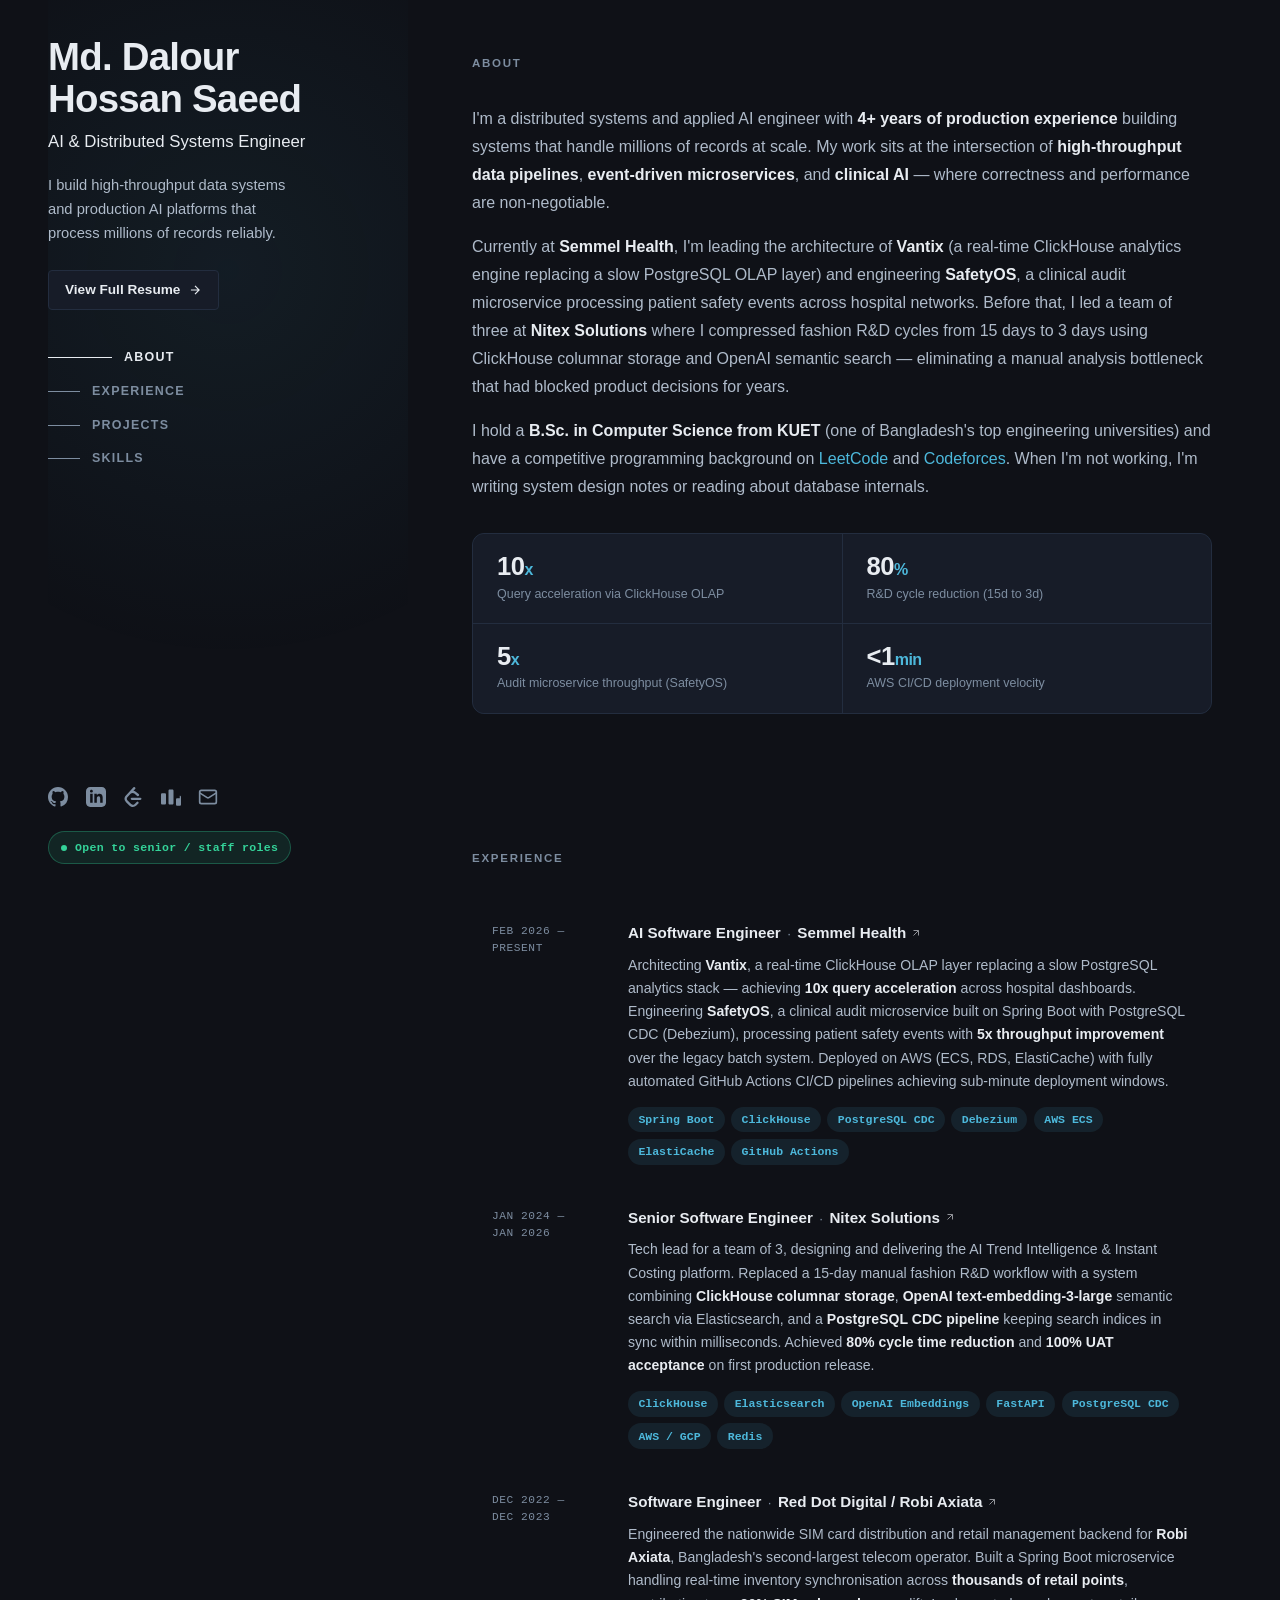
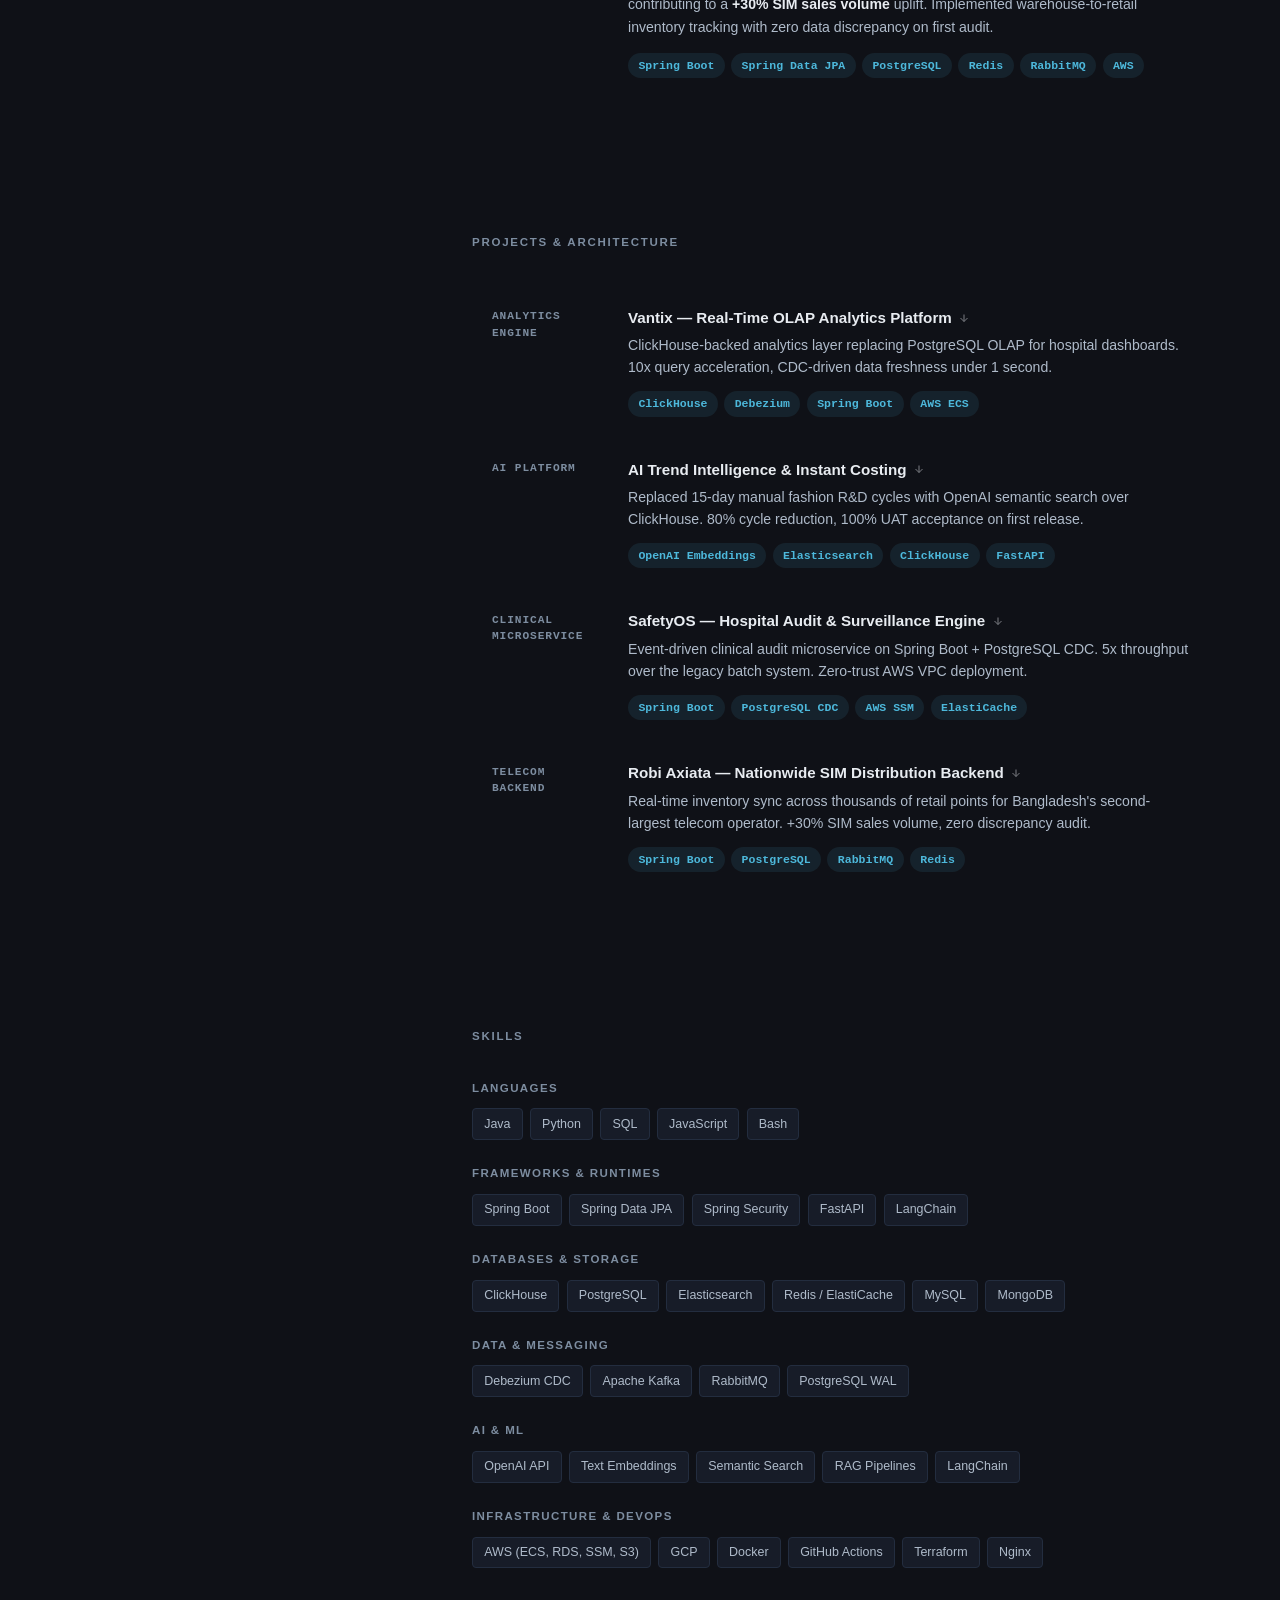
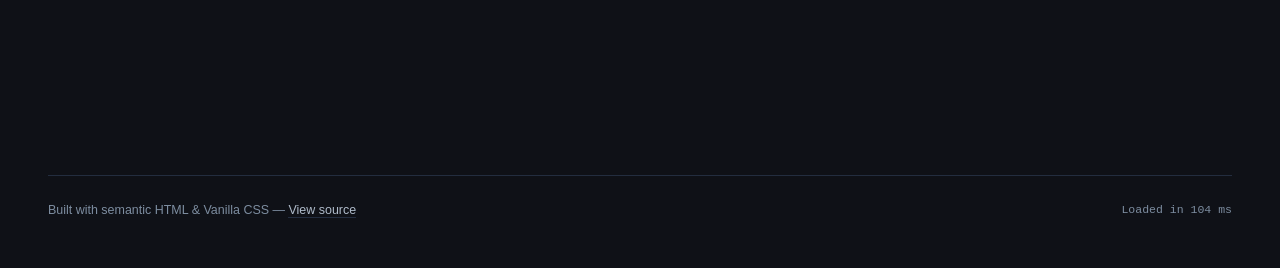
==== commit 208eb790: "design fixes" ====
--- a/portfolio/index.html
+++ b/portfolio/index.html
@@ -53,6 +53,25 @@
       <a href="#experience">Experience</a>
       <a href="#projects">Projects</a>
       <a href="#skills">Skills</a>
+      
+      <!-- Mobile Resume & Social Links -->
+      <div class="mobile-nav-bottom">
+        <a href="assets/cv.pdf" download="Md_Dalour_Hossan_Saeed_CV.pdf" class="btn-resume mobile-resume">
+          <span>View Full Resume</span>
+          <svg viewBox="0 0 24 24" fill="none" stroke="currentColor" stroke-width="2" aria-hidden="true"><path d="M5 12h14M12 5l7 7-7 7"/></svg>
+        </a>
+        <div class="social-links" aria-label="Social Links">
+          <a href="https://github.com/dalour1507036" target="_blank" rel="noopener noreferrer" aria-label="GitHub" title="GitHub"><svg viewBox="0 0 24 24" fill="currentColor" aria-hidden="true"><path d="M12 0C5.37 0 0 5.37 0 12c0 5.31 3.435 9.795 8.205 11.385.6.105.825-.255.825-.57 0-.285-.015-1.23-.015-2.235-3.015.555-3.795-.735-4.035-1.41-.135-.345-.72-1.41-1.23-1.695-.42-.225-1.02-.78-.015-.795.945-.015 1.62.87 1.845 1.23 1.08 1.815 2.805 1.305 3.495.99.105-.78.42-1.305.765-1.605-2.67-.3-5.46-1.335-5.46-5.925 0-1.305.465-2.385 1.23-3.225-.12-.3-.54-1.53.12-3.18 0 0 1.005-.315 3.3 1.23.96-.27 1.98-.405 3-.405s2.04.135 3 .405c2.295-1.56 3.3-1.23 3.3-1.23.66 1.65.24 2.88.12 3.18.765.84 1.23 1.905 1.23 3.225 0 4.605-2.805 5.625-5.475 5.925.435.375.81 1.095.81 2.22 0 1.605-.015 2.895-.015 3.3 0 .315.225.69.825.57A12.02 12.02 0 0024 12c0-6.63-5.37-12-12-12z"/></svg></a>
+          <a href="https://linkedin.com/in/dalour1507036" target="_blank" rel="noopener noreferrer" aria-label="LinkedIn" title="LinkedIn"><svg viewBox="0 0 24 24" fill="currentColor" aria-hidden="true"><path d="M19 0h-14c-2.761 0-5 2.239-5 5v14c0 2.761 2.239 5 5 5h14c2.762 0 5-2.239 5-5v-14c0-2.761-2.238-5-5-5zm-11 19h-3v-11h3v11zm-1.5-12.268c-.966 0-1.75-.79-1.75-1.764s.784-1.764 1.75-1.764 1.75.79 1.75 1.764-.783 1.764-1.75 1.764zm13.5 12.268h-3v-5.604c0-3.368-4-3.113-4 0v5.604h-3v-11h3v1.765c1.396-2.586 7-2.777 7 2.476v6.759z"/></svg></a>
+          <a href="https://leetcode.com/u/dalour1507036/" target="_blank" rel="noopener noreferrer" aria-label="LeetCode" title="LeetCode"><svg viewBox="0 0 24 24" fill="currentColor" aria-hidden="true"><path d="M13.483 0a1.374 1.374 0 0 0-.961.438L7.116 6.226l-3.854 4.126a5.266 5.266 0 0 0-1.209 2.104 5.35 5.35 0 0 0-.125.513 5.527 5.527 0 0 0 .062 2.362 5.83 5.83 0 0 0 .349 1.017 5.938 5.938 0 0 0 1.271 1.818l4.277 4.193.039.038c2.248 2.165 5.852 2.133 8.063-.074l2.396-2.392c.54-.54.54-1.414.003-1.955a1.378 1.378 0 0 0-1.951-.003l-2.396 2.392a3.021 3.021 0 0 1-4.205.038l-.02-.019-4.276-4.193c-.652-.64-.972-1.469-.948-2.263a2.68 2.68 0 0 1 .066-.523 2.545 2.545 0 0 1 .619-1.164L9.13 8.114c1.058-1.134 3.204-1.27 4.43-.278l3.501 2.831c.593.48 1.461.387 1.94-.207a1.384 1.384 0 0 0-.207-1.943l-3.5-2.831c-.8-.647-1.766-1.045-2.774-1.202l2.015-2.158A1.384 1.384 0 0 0 13.483 0zm-2.866 12.815a1.38 1.38 0 0 0-1.38 1.382 1.38 1.38 0 0 0 1.38 1.382H20.79a1.38 1.38 0 0 0 1.38-1.382 1.38 1.38 0 0 0-1.38-1.382z"/></svg></a>
+          <a href="https://codeforces.com/profile/dalour1507036" target="_blank" rel="noopener noreferrer" aria-label="Codeforces" title="Codeforces"><svg viewBox="0 0 24 24" fill="currentColor" aria-hidden="true"><path d="M4.5 7.5C5.328 7.5 6 8.172 6 9v10.5c0 .828-.672 1.5-1.5 1.5h-3C.672 21 0 20.328 0 19.5V9c0-.828.672-1.5 1.5-1.5h3zm9-4.5c.828 0 1.5.672 1.5 1.5V19.5c0 .828-.672 1.5-1.5 1.5h-3c-.828 0-1.5-.672-1.5-1.5V4.5C9 3.672 9.672 3 10.5 3h3zm9 7.5c.828 0 1.5.672 1.5 1.5v9c0 .828-.672 1.5-1.5 1.5h-3c-.828 0-1.5-.672-1.5-1.5V15c0-.828.672-1.5 1.5-1.5h3z"/></svg></a>
+          <a href="mailto:saeed.1507036@gmail.com" aria-label="Email" title="saeed.1507036@gmail.com"><svg viewBox="0 0 24 24" fill="none" stroke="currentColor" stroke-width="2" aria-hidden="true"><rect width="20" height="16" x="2" y="4" rx="2"></rect><path d="m22 7-8.97 5.7a1.94 1.94 0 0 1-2.06 0L2 7"></path></svg></a>
+        </div>
+        <div class="status-pill mobile-status">
+          <span class="status-beacon"></span>
+          <span>Open to senior / staff roles</span>
+        </div>
+      </div>
     </nav>
   </header>
 
@@ -67,6 +86,11 @@
         <h1 class="sidebar-name">Md. Dalour<br>Hossan Saeed</h1>
         <p class="sidebar-role">AI &amp; Distributed Systems Engineer</p>
         <p class="sidebar-bio">I build high-throughput data systems and production AI platforms that process millions of records reliably.</p>
+
+        <a href="assets/cv.pdf" download="Md_Dalour_Hossan_Saeed_CV.pdf" class="btn-resume sidebar-resume">
+          <span>View Full Resume</span>
+          <svg viewBox="0 0 24 24" fill="none" stroke="currentColor" stroke-width="2" aria-hidden="true"><path d="M5 12h14M12 5l7 7-7 7"/></svg>
+        </a>
 
         <!-- Vertical nav -->
         <nav class="sidebar-nav" aria-label="Page Navigation">
@@ -284,16 +308,6 @@
               </div>
             </div>
           </article>
-
-          <!-- Resume link -->
-          <div class="resume-link-row">
-            <a href="assets/cv.pdf" download="Md_Dalour_Hossan_Saeed_CV.pdf" id="resume-download-link">
-              <span>View Full Resume</span>
-              <svg viewBox="0 0 24 24" fill="none" stroke="currentColor" stroke-width="2" aria-hidden="true">
-                <path d="M5 12h14M12 5l7 7-7 7"/>
-              </svg>
-            </a>
-          </div>
 
         </div>
       </section>
--- a/portfolio/css/style.css
+++ b/portfolio/css/style.css
@@ -46,6 +46,7 @@
   -webkit-font-smoothing: antialiased;
   overflow-x: hidden;
 }
+body.menu-open { overflow: hidden; }
 
 ::selection { background: var(--color-accent); color: var(--bg-canvas); }
 a { color: inherit; text-decoration: none; transition: color var(--transition-fast); }
@@ -73,11 +74,13 @@
   display: flex;
   flex-direction: column;
   justify-content: space-between;
-  padding: clamp(3rem, 6vh, 5rem) 0;
-  overflow: hidden;
+  padding: clamp(1.5rem, 4vh, 3rem) 0;
+  overflow-y: auto;
+  overflow-x: hidden;
   --mouse-x: 50%;
   --mouse-y: 30%;
 }
+.sidebar::-webkit-scrollbar { display: none; }
 
 .sidebar::before {
   content: '';
@@ -117,7 +120,7 @@
   display: flex;
   flex-direction: column;
   gap: 0.2rem;
-  margin-top: 3rem;
+  margin-top: 2rem;
 }
 
 .sidebar-nav a {
@@ -208,7 +211,7 @@
 }
 
 .section {
-  margin-bottom: clamp(4rem, 8vh, 7rem);
+  margin-bottom: clamp(6rem, 15vh, 12rem);
   scroll-margin-top: 4rem;
 }
 
@@ -360,21 +363,39 @@
   white-space: nowrap;
 }
 
-.resume-link-row { padding: 0.75rem 1.25rem; }
-
-.resume-link-row a {
+.btn-resume {
   display: inline-flex;
   align-items: center;
-  gap: 0.35rem;
-  font-size: 0.88rem;
-  font-weight: 600;
-  color: var(--text-primary);
-  transition: color var(--transition-fast);
-}
-
-.resume-link-row a svg { width: 14px; height: 14px; transition: transform var(--transition-fast); }
-.resume-link-row a:hover { color: var(--color-accent); }
-.resume-link-row a:hover svg { transform: translateX(3px); }
+  justify-content: center;
+  gap: 0.5rem;
+  font-size: 0.85rem;
+  font-weight: 600;
+  color: var(--text-primary);
+  background: var(--bg-surface);
+  border: 1px solid var(--border-subtle);
+  border-radius: var(--radius-sm);
+  padding: 0.5rem 1rem;
+  transition: all var(--transition-fast);
+  margin-top: 1.5rem;
+  text-decoration: none;
+}
+.btn-resume svg { width: 14px; height: 14px; transition: transform var(--transition-fast); }
+.btn-resume:hover {
+  background: var(--bg-surface-elevated);
+  border-color: var(--border-strong);
+}
+.btn-resume:hover svg { transform: translateX(3px); }
+
+.mobile-nav-bottom {
+  margin-top: 1rem;
+  padding-top: 1rem;
+  border-top: 1px dashed var(--border-subtle);
+  display: flex;
+  flex-direction: column;
+  gap: 1.25rem;
+}
+.mobile-resume { margin-top: 0; width: 100%; }
+.mobile-status { align-self: flex-start; }
 
 /* ===========================
    PROJECTS
